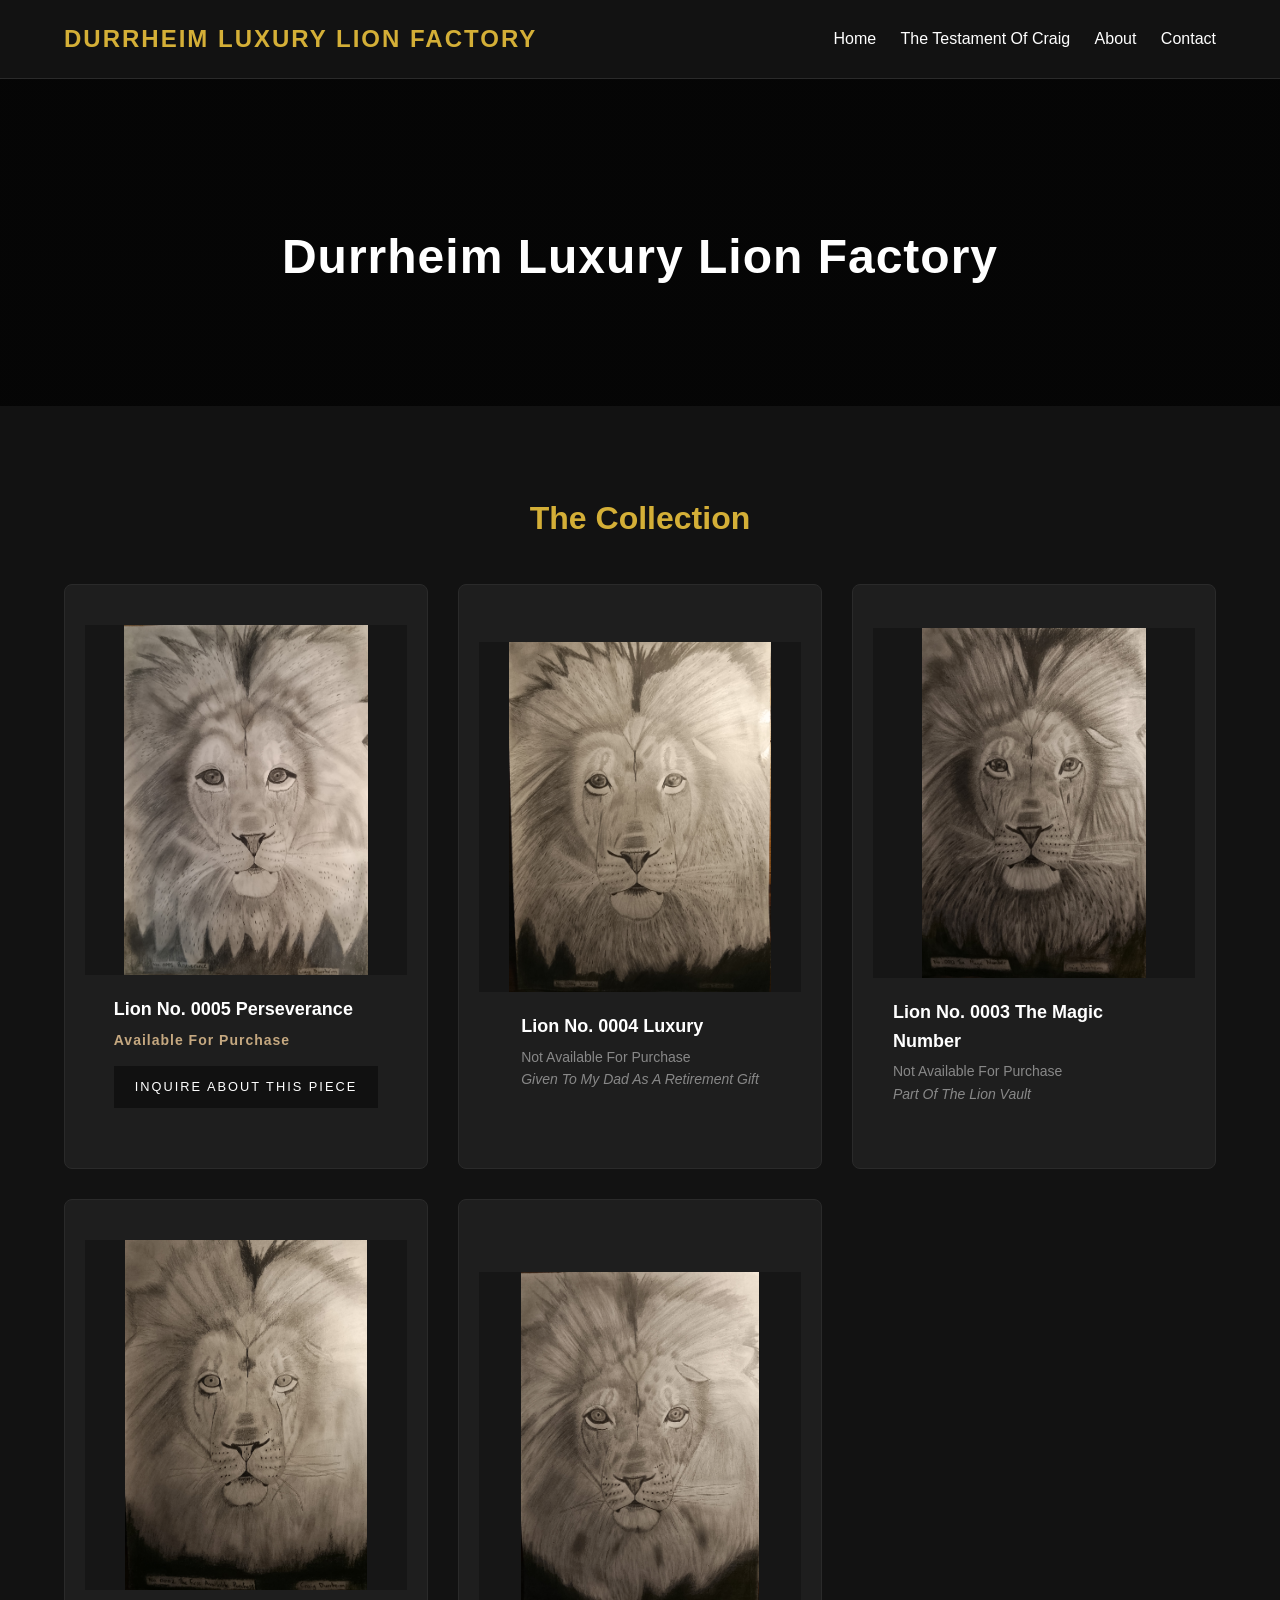
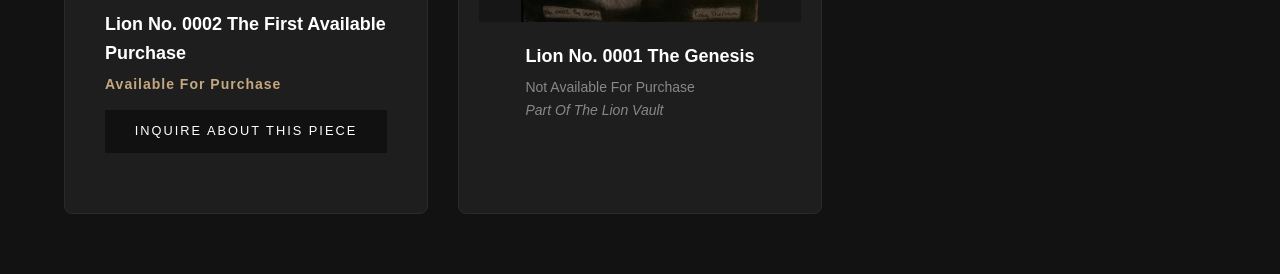
==== index.html @ e8bbaf34 "Update index.html" ====
<!DOCTYPE html>
<html lang="en">
<head>
   <!-- Google tag (gtag.js) -->
<script async src="https://www.googletagmanager.com/gtag/js?id=G-BLMDREM5E2"></script>
<script>
  window.dataLayer = window.dataLayer || [];
  function gtag(){dataLayer.push(arguments);}
  gtag('js', new Date());

  gtag('config', 'G-BLMDREM5E2');
</script>
    <meta charset="UTF-8">
    <meta name="viewport" content="width=device-width, initial-scale=1.0">
    <title>Durrheim Luxury Lion Factory</title>
    <link rel="stylesheet" href="style.css">
   <meta name="keywords" content="lion drawing, sketch, wildlife art, pencil sketch, lion illustration, south africa, factory, luxury, luxury art">
   <meta name="description" content="30 year art project to draw 2000 of the same lion drawing.">
</head>
<body>

        <header>
        <div class="logo">DURRHEIM LUXURY LION FACTORY</div>
        <nav>
            <a href="index.html">Home</a>
            <a href="the-testament-of-craig.html">The Testament Of Craig</a>
            <a href="about.html">About</a>
            <a href="contact.html">Contact</a>
        </nav>
    </header>

    <section class="hero">
        <h1>Durrheim Luxury Lion Factory</h1>
    </section>
   
    <!-- Updated Gallery Section with Click Events -->
    <section id="gallery" class="gallery">
        <h2>The Collection</h2>
        <div class="grid">

    <!-- Lion 5 -->
<div class="card" onclick="openLightbox('images/lion_5.jpg', 'Lion No. 0005 Perseverance')">
    <img src="images/lion_5.jpg" alt="Luxury Lion Artwork 5" class="gallery-img">
    <div class="card-content">
        <h3>Lion No. 0005 Perseverance</h3>
        <p class="status-text target-available">Available For Purchase</p> 
        <a href="contact.html?artwork=Lion No. 0005 Perseverance" class="luxury-inquiry-btn" onclick="event.stopPropagation();">Inquire About This Piece</a>
    </div>
</div>        

<!-- Lion 4 -->
<div class="card" onclick="openLightbox('images/lion_4.jpg', 'Lion No. 0004 Luxury')">
    <img src="images/lion_4.jpg" alt="Luxury Lion Artwork 3" class="gallery-img">
    <div class="card-content">
        <h3>Lion No. 0004 Luxury</h3>
        <p class="status-text target-unavailable">Not Available For Purchase</p> 
        <p class="status-text note-text">Given To My Dad As A Retirement Gift</p>
    </div>
</div>
   
<!-- Lion 3 -->
<div class="card" onclick="openLightbox('images/lion_3.jpg', 'Lion No. 0003 The Magic Number')">
    <img src="images/lion_3.jpg" alt="Luxury Lion Artwork 3" class="gallery-img">
    <div class="card-content">
        <h3>Lion No. 0003 The Magic Number</h3>
        <p class="status-text target-unavailable">Not Available For Purchase</p> 
        <p class="status-text note-text">Part Of The Lion Vault</p> 
    </div>
</div>

<!-- Lion 2 -->
<div class="card" onclick="openLightbox('images/lion_2.jpg', 'Lion No. 0002 The First Available Purchase')">
    <img src="images/lion_2.jpg" alt="Luxury Lion Artwork 2" class="gallery-img">
    <div class="card-content">
        <h3>Lion No. 0002 The First Available Purchase</h3>
        <p class="status-text target-available">Available For Purchase</p> 
        <a href="contact.html?artwork=Lion No. 0002 The First Available Purchase" class="luxury-inquiry-btn" onclick="event.stopPropagation();">Inquire About This Piece</a>
    </div>
</div>
   
<!-- Lion 1 -->
<div class="card" onclick="openLightbox('images/lion_1.jpg', 'Lion No. 0001 The Genesis')">
    <img src="images/lion_1.jpg" alt="Luxury Lion Artwork 1" class="gallery-img">
    <div class="card-content">
        <h3>Lion No. 0001 The Genesis</h3>
        <p class="status-text target-unavailable">Not Available For Purchase</p> 
        <p class="status-text note-text">Part Of The Lion Vault</p> 
    </div>
</div>

       </div>
    </section>

    <!-- Full-Screen Lightbox Modal (Place right above </body>) -->
    <div id="lightbox" class="lightbox" onclick="closeLightbox()">
        <span class="close-btn">&times;</span>
        <img id="lightbox-img" class="lightbox-content" src="" alt="">
        <div id="lightbox-caption"></div>
    </div>

 
    <!-- JavaScript for Dynamic Lightbox Logic -->
    <script>
        function openLightbox(imagePath, titleText) {
            // Find the elements on the page
            const lightbox = document.getElementById('lightbox');
            const lightboxImg = document.getElementById('lightbox-img');
            const caption = document.getElementById('lightbox-caption');
            
            // Swap out the old content for the current selection
            lightboxImg.src = imagePath;
            lightboxImg.alt = titleText;
            caption.innerText = titleText;
            
            // Smoothly reveal the overlay
            lightbox.classList.add('active');
        }

        function closeLightbox() {
            // Hide the overlay
            document.getElementById('lightbox').classList.remove('active');
        }
    </script>

    </body>
    </html>
---- style.css ----
:root {
    --bg-color: #121212;
    --text-color: #ffffff;
    --accent-color: #d4af37; /* Luxury Gold */
    --card-bg: #1e1e1e;
}

body {
    margin: 0;
    font-family: 'Segoe UI', Tahoma, Geneva, Verdana, sans-serif;
    background-color: var(--bg-color);
    color: var(--text-color);
    line-height: 1.6;
}

header {
    display: flex;
    justify-content: space-between;
    align-items: center;
    padding: 20px 5%;
    border-bottom: 1px solid #2a2a2a;
}

header .logo {
    font-size: 24px;
    font-weight: bold;
    letter-spacing: 2px;
    color: var(--accent-color);
}

nav a {
    color: var(--text-color);
    text-decoration: none;
    margin-left: 20px;
    transition: color 0.3s;
}

nav a:hover {
    color: var(--accent-color);
}

.hero {
    text-align: center;
    padding: 100px 20px;
    background: linear-gradient(rgba(0,0,0,0.7), rgba(0,0,0,0.7)), url('hero-bg.jpg') center/cover;
}

.hero h1 {
    font-size: 48px;
    margin-bottom: 10px;
    letter-spacing: 1px;
}

.hero p {
    font-size: 18px;
    color: #888;
    margin-bottom: 30px;
}

.btn {
    display: inline-block;
    padding: 12px 30px;
    background-color: var(--accent-color);
    color: #000;
    text-decoration: none;
    font-weight: bold;
    border-radius: 4px;
    transition: transform 0.2s;
}

.btn:hover {
    transform: scale(1.05);
}

.gallery {
    padding: 60px 5%;
    text-align: center;
}

.gallery h2 {
    font-size: 32px;
    margin-bottom: 40px;
    color: var(--accent-color);
}

.grid {
    display: grid;
    grid-template-columns: repeat(auto-fit, minmax(280px, 1fr));
    gap: 30px;
}

.card {
    background-color: var(--card-bg);
    padding: 40px 20px;
    border-radius: 8px;
    border: 1px solid #2a2a2a;
    min-height: 200px;
    display: flex;
    align-items: center;
    justify-content: center;
}

footer {
    text-align: center;
    padding: 40px 20px;
    color: #555;
    border-top: 1px solid #2a2a2a;
}


.card {
    background-color: var(--card-bg);
    border-radius: 8px;
    border: 1px solid #2a2a2a;
    overflow: hidden; /* Keeps the image corners rounded */
    display: flex;
    flex-direction: column;
}

.gallery-img {
    width: 100%;
    height: 350px; /* Increased height to give the full subject room */
    object-fit: contain; /* Prevents cropping by fitting the entire image inside the frame */
    background-color: #161616; /* Adds a dark backing for portrait/varying image aspect ratios */
    transition: transform 0.5s ease;
}


.card:hover .gallery-img {
    transform: scale(1.05); /* Subtle zoom effect on hover */
}

.card-content {
    padding: 20px;
    text-align: left;
}

.card-content h3 {
    margin: 0 0 5px 0;
    font-size: 18px;
    color: var(--text-color);
}

.card-content p {
    margin: 0;
    font-size: 14px;
    color: #888;
}

/* Card Pointer Cursor */
.card {
    cursor: pointer;
}

/* Lightbox Background Overlay */
.lightbox {
    position: fixed;
    z-index: 1000;
    top: 0;
    left: 0;
    width: 100%;
    height: 100%;
    background-color: rgba(10, 10, 10, 0.95); /* Deep dark luxury fallback overlay */
    display: flex;
    flex-direction: column;
    align-items: center;
    justify-content: center;
    opacity: 0;
    pointer-events: none;
    transition: opacity 0.4s ease;
}

/* Show Lightbox when Active */
.lightbox.active {
    opacity: 1;
    pointer-events: auto;
}

/* Full Screen Image Constraints */
.lightbox-content {
    max-width: 90%;
    max-height: 80vh;
    object-fit: contain;
    box-shadow: 0 0 30px rgba(0, 0, 0, 0.8);
    border: 1px solid #2a2a2a;
}

/* Caption Text */
#lightbox-caption {
    margin-top: 20px;
    font-size: 20px;
    letter-spacing: 1px;
    color: var(--accent-color);
    font-weight: 500;
}

/* Elegant Close Button */
.close-btn {
    position: absolute;
    top: 30px;
    right: 40px;
    color: #fff;
    font-size: 50px;
    font-weight: 200;
    cursor: pointer;
    transition: color 0.3s;
}

.close-btn:hover {
    color: var(--accent-color);
}

/* Standalone About Page Formatting */
.about-page-main {
    padding: 100px 5%;
    min-height: 70vh; /* Keeps the footer pushed down neatly */
    display: flex;
    align-items: center;
}

.active-nav {
    color: var(--accent-color) !important;
    font-weight: bold;
}

.logs-menu-section {
    max-width: 900px;
    margin: 60px auto;
    padding: 0 5%;
}

.logs-menu-section h1 {
    color: var(--text-color);
    font-size: 32px;
    margin-bottom: 10px;
    text-transform: uppercase;
    letter-spacing: 1px;
}

.logs-menu-section p {
    color: #888888;
    font-size: 16px;
    margin-bottom: 40px;
}

/* Central Row Layout */
.logs-list {
    display: flex;
    flex-direction: column;
    gap: 20px;
}

.log-menu-item {
    display: flex;
    align-items: center;
    justify-content: space-between;
    background-color: var(--card-bg);
    border: 1px solid #2a2a2a;
    border-radius: 8px;
    padding: 25px 30px;
    text-decoration: none;
    color: var(--text-color);
    transition: border-color 0.3s, transform 0.3s, background-color 0.3s;
}

.log-menu-item:hover {
    border-color: var(--accent-color);
    background-color: #242424;
    transform: translateX(5px);
}

.log-item-left {
    display: flex;
    flex-direction: column;
    gap: 5px;
}

.log-number {
    font-family: 'Segoe UI', Tahoma, Geneva, Verdana, sans-serif;
    font-size: 12px;
    font-weight: bold;
    color: var(--accent-color);
    letter-spacing: 1.5px;
}

.log-name {
    font-size: 20px;
    font-weight: bold;
}

.log-item-right {
    font-size: 14px;
    font-weight: bold;
    color: #888888;
    border: 1px solid #2a2a2a;
    border-radius: 4px;
    padding: 8px 16px;
    text-transform: uppercase;
    letter-spacing: 1px;
    transition: color 0.3s, border-color 0.3s;
}

.log-menu-item:hover .log-item-right {
    color: var(--text-color);
    border-color: var(--accent-color);
}


/* --- 2. INDIVIDUAL LOG ENTRY PAGES (lion-1-logs.html, etc.) --- */

.log-container {
    max-width: 800px;
    margin: 60px auto;
    padding: 0 5%;
}

.log-header-nav {
    margin-bottom: 20px;
}

.back-to-index {
    color: #888888;
    text-decoration: none;
    font-size: 14px;
    font-weight: 500;
    transition: color 0.3s;
}

.back-to-index:hover {
    color: var(--accent-color);
}

.log-heading {
    color: var(--accent-color);
    border-bottom: 1px dashed #2a2a2a;
    padding-bottom: 15px;
    margin-bottom: 50px;
    font-size: 32px;
    text-transform: uppercase;
    letter-spacing: 1px;
}

/* Timeline Layout */
.timeline {
    border-left: 2px solid #2a2a2a;
    padding-left: 30px;
}

.log-entry {
    margin-bottom: 50px;
    position: relative;
}

/* Gold Node Dot for Timeline Anchors */
.log-entry::before {
    content: '';
    position: absolute;
    left: -37px;
    top: 6px;
    width: 12px;
    height: 12px;
    border-radius: 50%;
    background-color: var(--accent-color);
    border: 2px solid var(--bg-color);
}

.log-meta {
    font-size: 12px;
    font-weight: 600;
    color: #888888;
    margin-bottom: 8px;
    letter-spacing: 1.5px;
}

.log-title {
    color: var(--text-color);
    margin: 0 0 12px 0;
    font-size: 22px;
    letter-spacing: 0.5px;
}

.log-text {
    color: #cccccc;
    line-height: 1.7;
    margin: 0;
    font-size: 16px;
}

/* Container Box */
.form-container {
  max-width: 480px;
  margin: 40px auto;
  padding: 32px;
  background-color: #121212; /* Dark card background */
  border: 1px solid #2a2a2a; /* Subtle border ring */
  border-radius: 12px;
  box-shadow: 0 10px 30px rgba(0, 0, 0, 0.5);
  font-family: -apple-system, BlinkMacSystemFont, "Segoe UI", Roboto, sans-serif;
}

/* Form Grouping */
.dark-form .form-group {
  margin-bottom: 20px;
  display: flex;
  flex-direction: column;
}

/* Labels */
.dark-form label {
  color: #a0a0a0;
  font-size: 0.875rem;
  font-weight: 500;
  margin-bottom: 8px;
  letter-spacing: 0.02em;
}

/* Inputs & Textarea */
.dark-form input[type="text"],
.dark-form input[type="email"],
.dark-form textarea {
  width: 100%;
  padding: 12px 16px;
  background-color: #1e1e1e; /* Darker input background */
  border: 1px solid #333333;
  border-radius: 8px;
  color: #ffffff;
  font-size: 1rem;
  outline: none;
  box-sizing: border-box;
  transition: border-color 0.2s ease, box-shadow 0.2s ease;
}

.dark-form input::placeholder,
.dark-form textarea::placeholder {
  color: #555555;
}

/* Focus State (Glowing active ring) */
.dark-form input:focus,
.dark-form textarea:focus {
  border-color: #6366f1; /* Accent blue/indigo */
  box-shadow: 0 0 0 3px rgba(99, 102, 241, 0.25);
}

/* Textarea resizing */
.dark-form textarea {
  resize: vertical;
  min-height: 100px;
}

/* Submit Button */
.dark-form .submit-btn {
  width: 100%;
  padding: 12px 20px;
  background-color: #6366f1; /* Primary action color */
  color: #ffffff;
  font-size: 1rem;
  font-weight: 600;
  border: none;
  border-radius: 8px;
  cursor: pointer;
  transition: background-color 0.2s ease, transform 0.1s ease;
}

/* Button Hover & Active States */
.dark-form .submit-btn:hover {
  background-color: #4f46e5;
}

.dark-form .submit-btn:active {
  transform: scale(0.98);
}

/* Styling for the new premium button */
.luxury-inquiry-btn {
    display: block;
    margin-top: 15px;
    padding: 10px 20px;
    background-color: #111111; /* Clean upscale dark theme */
    color: #ffffff !important;
    text-decoration: none !important;
    font-size: 0.8rem;
    font-weight: 500;
    letter-spacing: 2px;
    text-transform: uppercase;
    border: 1px solid #111111;
    text-align: center;
    transition: all 0.2s ease-in-out;
}

/* Elegant transition effect when hovering over the button */
.luxury-inquiry-btn:hover {
    background-color: transparent;
    color: #111111 !important;
}

/* Subtle luxury styling tweaks for status updates */
.target-available {
    color: #c5a880 !important; /* Gold accent color for available items */
    font-weight: bold;
    letter-spacing: 1px;
}

.target-unavailable {
    color: #888888 !important; /* Muted gray for unavailable vault items */
}

.note-text {
    font-style: italic;
    font-size: 0.85rem;
    color: gold;
}
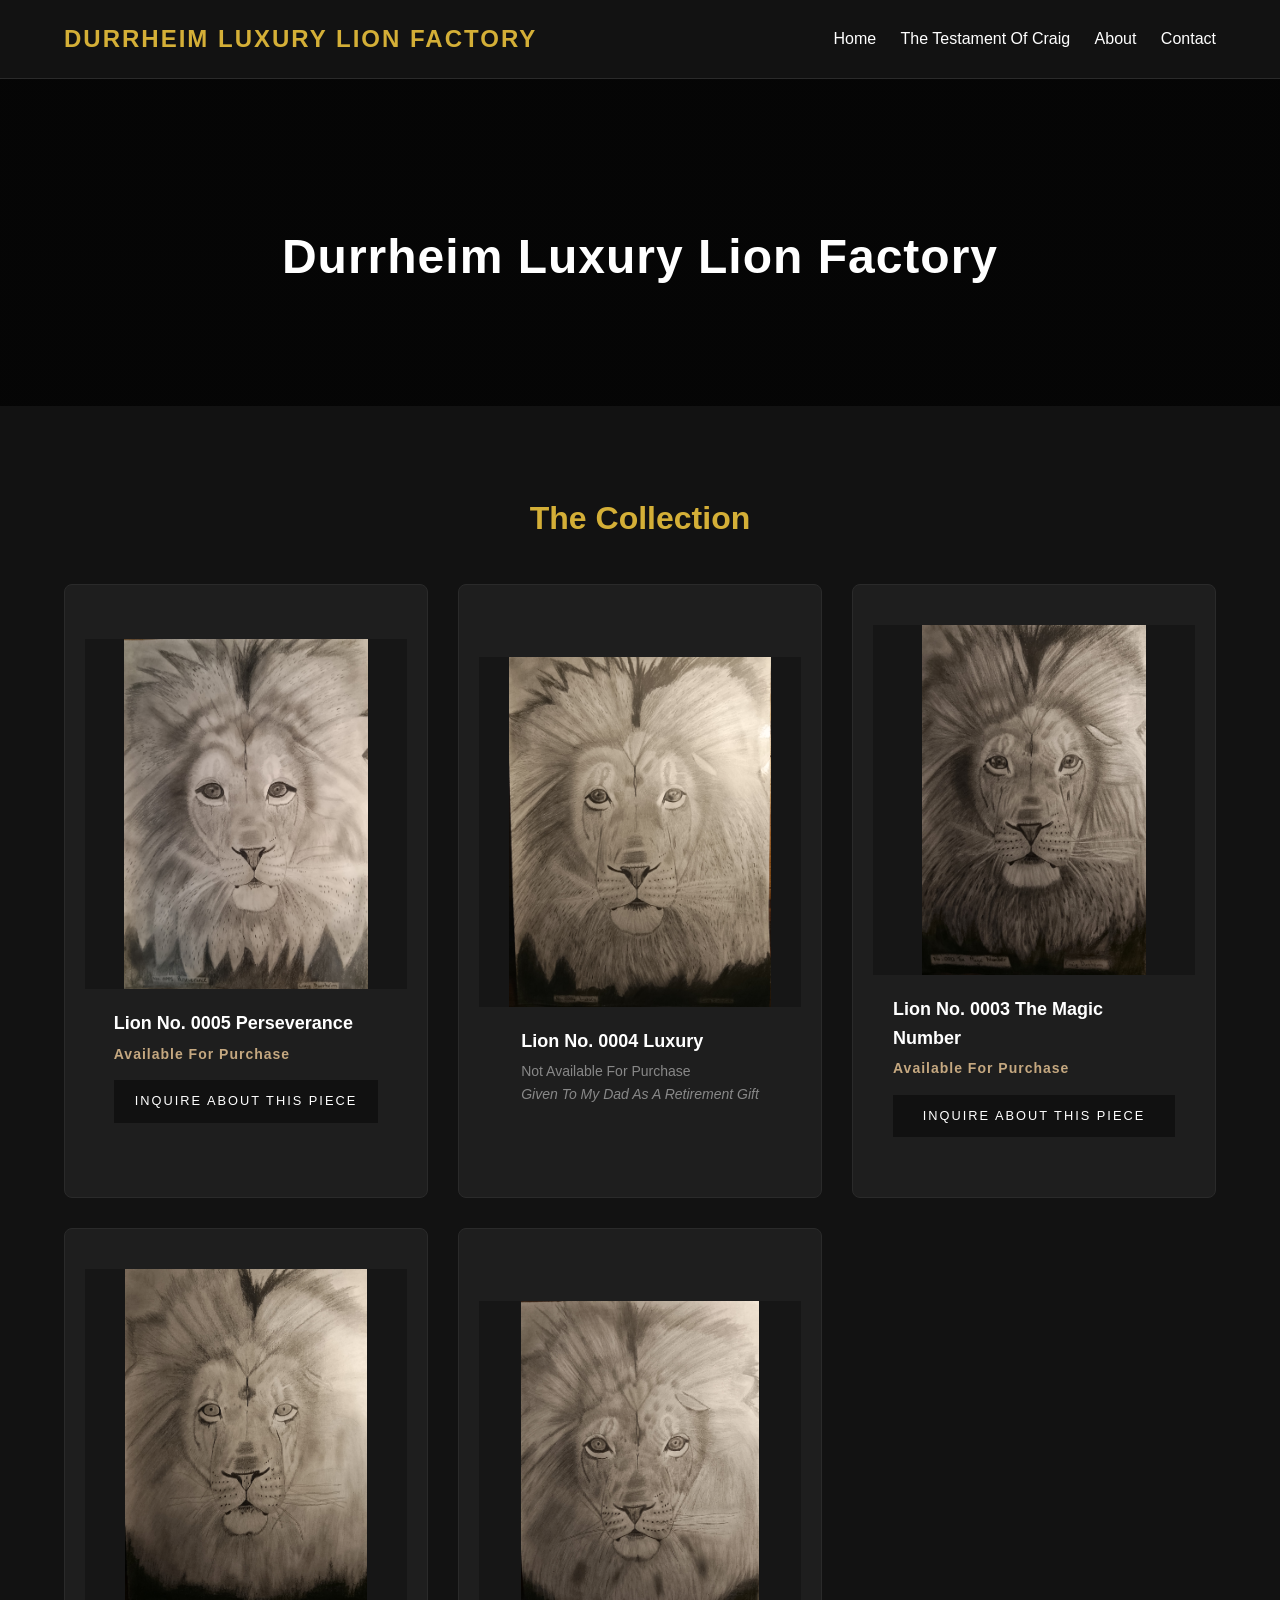
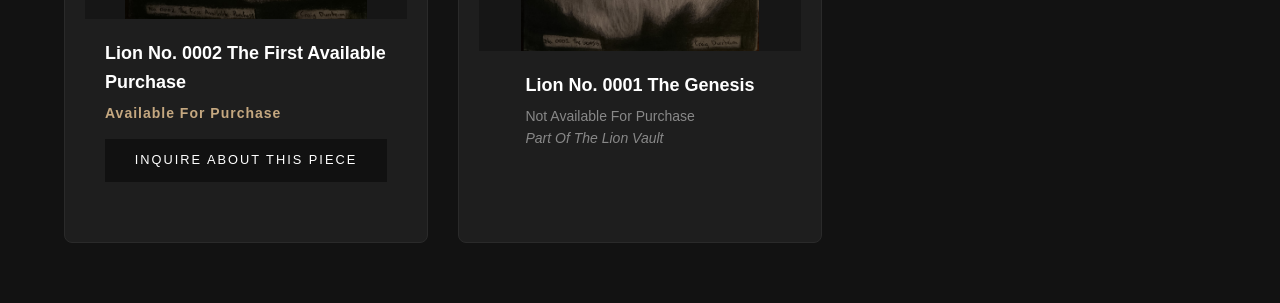
==== commit 46b62145: "Update index.html" ====
--- a/index.html
+++ b/index.html
@@ -57,16 +57,16 @@
         <p class="status-text note-text">Given To My Dad As A Retirement Gift</p>
     </div>
 </div>
-   
-<!-- Lion 3 -->
+
+     <!-- Lion 3 -->
 <div class="card" onclick="openLightbox('images/lion_3.jpg', 'Lion No. 0003 The Magic Number')">
     <img src="images/lion_3.jpg" alt="Luxury Lion Artwork 3" class="gallery-img">
     <div class="card-content">
         <h3>Lion No. 0003 The Magic Number</h3>
-        <p class="status-text target-unavailable">Not Available For Purchase</p> 
-        <p class="status-text note-text">Part Of The Lion Vault</p> 
+        <p class="status-text target-available">Available For Purchase</p> 
+        <a href="contact.html?artwork=Lion No. 0003 The Magic Number" class="luxury-inquiry-btn" onclick="event.stopPropagation();">Inquire About This Piece</a>
     </div>
-</div>
+</div>        
 
 <!-- Lion 2 -->
 <div class="card" onclick="openLightbox('images/lion_2.jpg', 'Lion No. 0002 The First Available Purchase')">
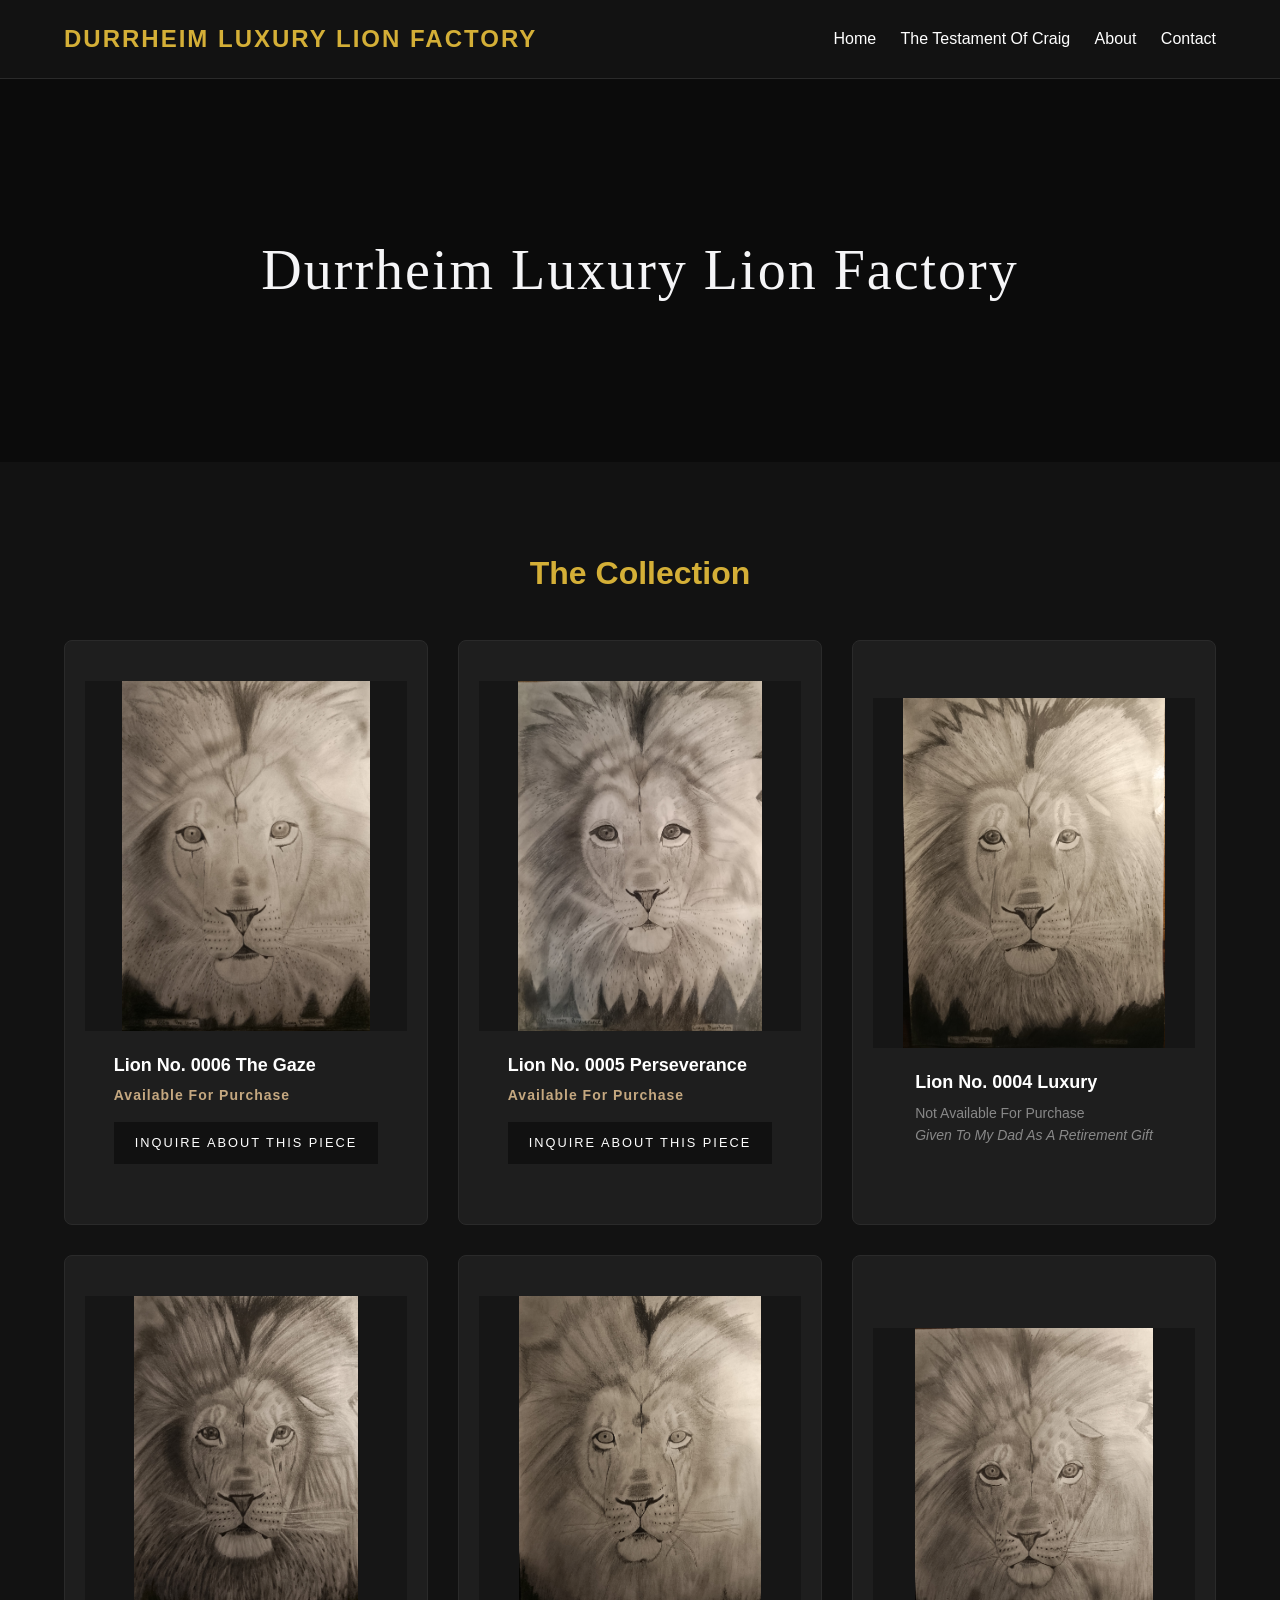
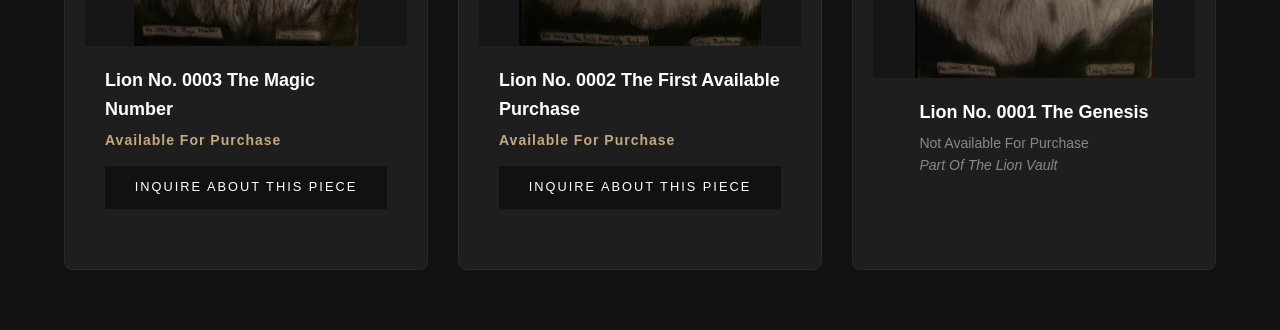
==== commit 1278c5c9: "Update index.html" ====
--- a/index.html
+++ b/index.html
@@ -14,6 +14,7 @@
     <meta name="viewport" content="width=device-width, initial-scale=1.0">
     <title>Durrheim Luxury Lion Factory</title>
     <link rel="stylesheet" href="style.css">
+   <link href="https://googleapis.com" rel="stylesheet">
    <meta name="keywords" content="lion drawing, sketch, wildlife art, pencil sketch, lion illustration, south africa, factory, luxury, luxury art">
    <meta name="description" content="30 year art project to draw 2000 of the same lion drawing.">
 </head>
@@ -37,6 +38,16 @@
     <section id="gallery" class="gallery">
         <h2>The Collection</h2>
         <div class="grid">
+
+          <!-- Lion 6 -->
+<div class="card" onclick="openLightbox('images/lion_6.jpg', 'Lion No. 0006 The Gaze')">
+    <img src="images/lion_6.jpg" alt="Luxury Lion Artwork 6" class="gallery-img">
+    <div class="card-content">
+        <h3>Lion No. 0006 The Gaze</h3>
+        <p class="status-text target-available">Available For Purchase</p> 
+        <a href="contact.html?artwork=Lion No. 0006 The Gaze" class="luxury-inquiry-btn" onclick="event.stopPropagation();">Inquire About This Piece</a>
+    </div>
+</div>          
 
     <!-- Lion 5 -->
 <div class="card" onclick="openLightbox('images/lion_5.jpg', 'Lion No. 0005 Perseverance')">
--- a/style.css
+++ b/style.css
@@ -40,15 +40,18 @@
 }
 
 .hero {
+    background-color: #0b0b0b; /* Deep luxury charcoal black background */
+    padding: 100px 20px;
     text-align: center;
-    padding: 100px 20px;
-    background: linear-gradient(rgba(0,0,0,0.7), rgba(0,0,0,0.7)), url('hero-bg.jpg') center/cover;
 }
 
 .hero h1 {
-    font-size: 48px;
-    margin-bottom: 10px;
-    letter-spacing: 1px;
+    font-family: 'Playfair Display', serif;
+    font-size: 3.5rem;          /* Makes the headline grand and imposing */
+    font-weight: 400;           /* Clean, thin weight looks more premium than heavy bold */
+    color: #f5f5f7;             /* Off-white color reduces harsh glare */
+    letter-spacing: 2px;        /* Adds breathing room between the letters */
+    text-transform: capitalize; 
 }
 
 .hero p {
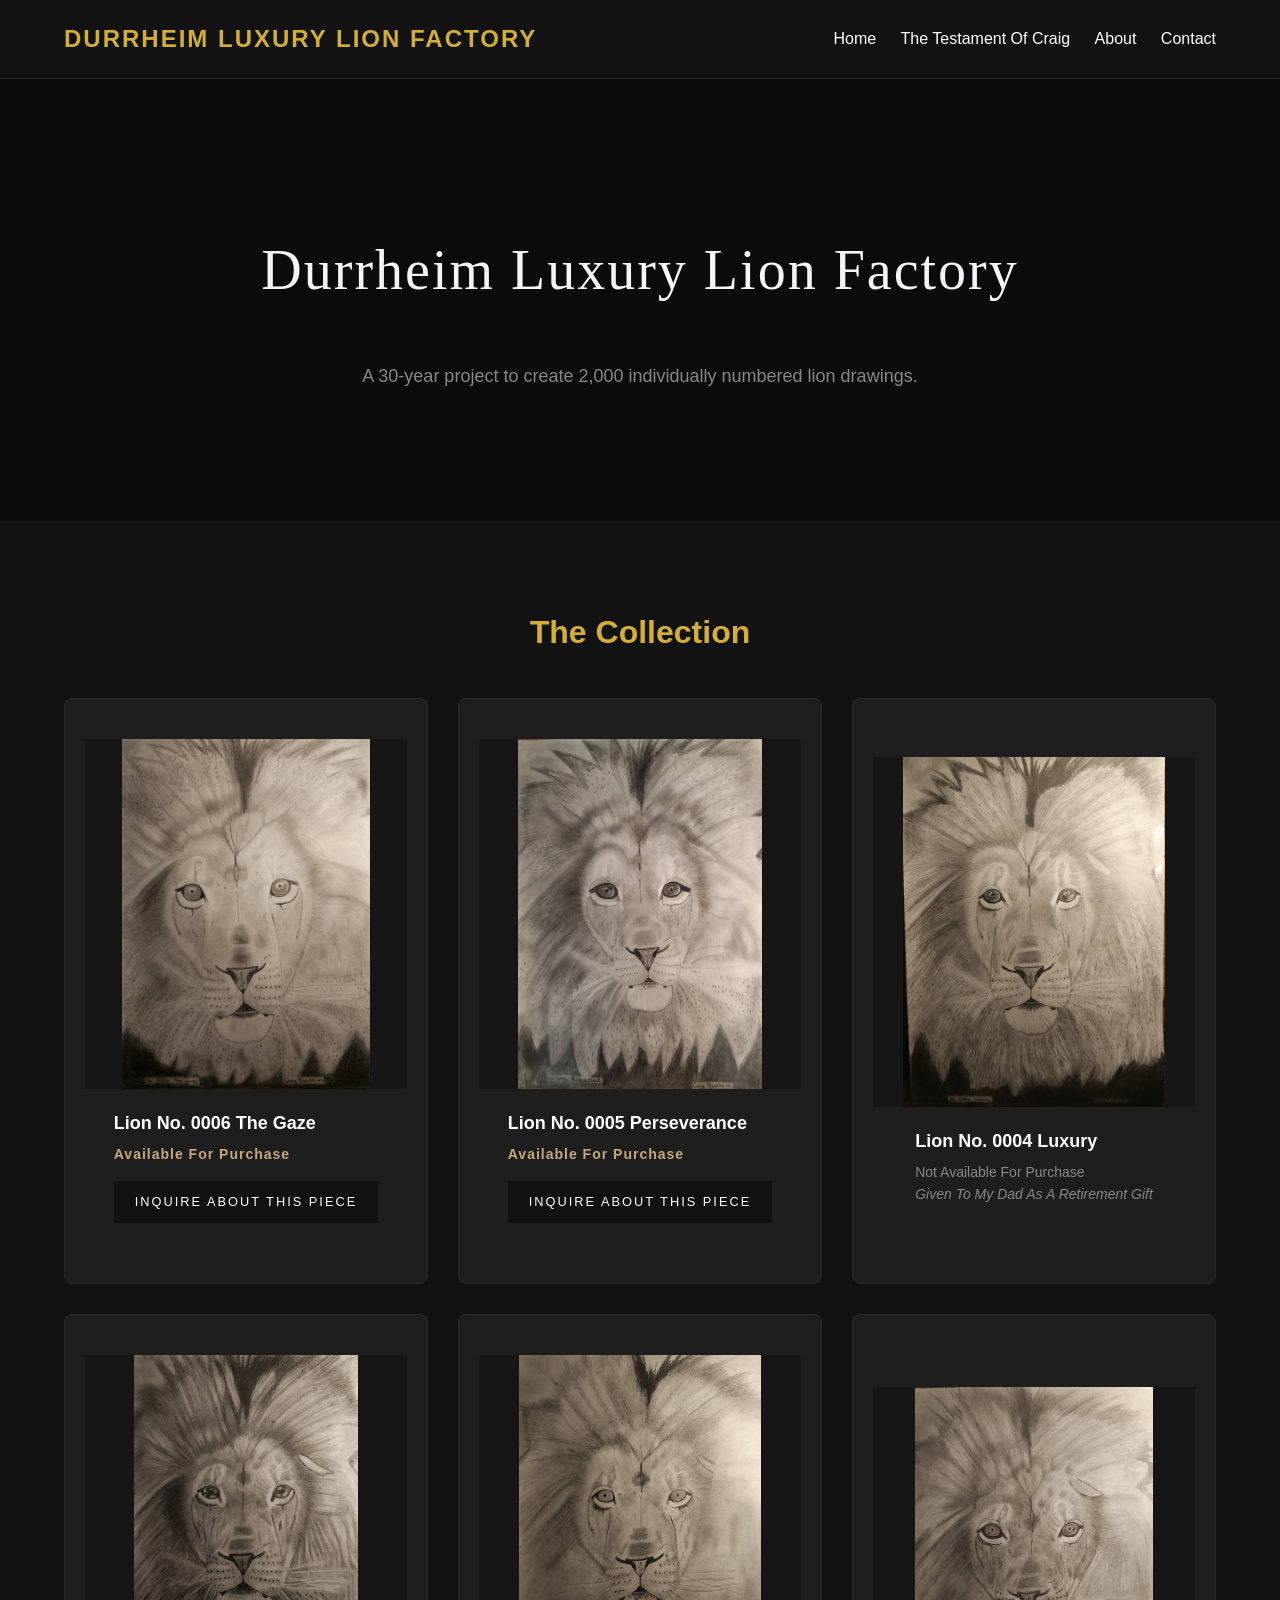
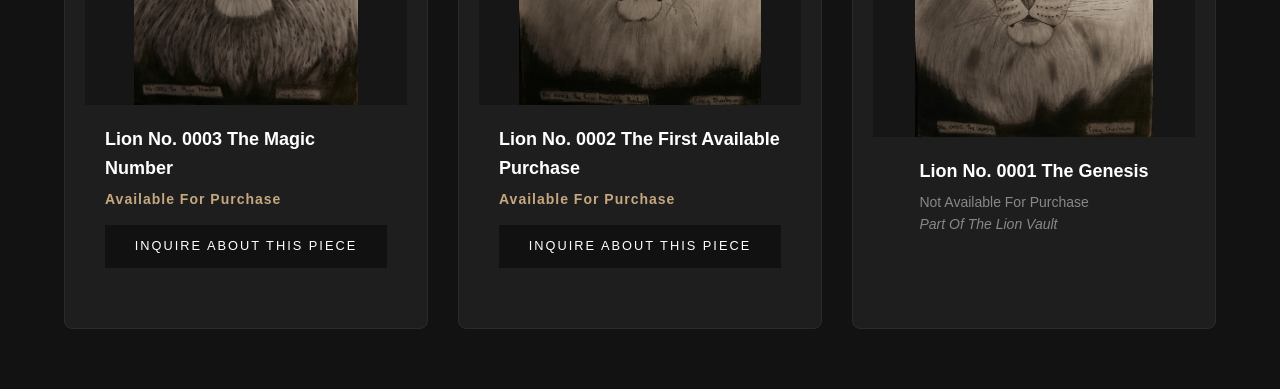
==== commit 50874154: "Update index.html" ====
--- a/index.html
+++ b/index.html
@@ -32,6 +32,9 @@
 
     <section class="hero">
         <h1>Durrheim Luxury Lion Factory</h1>
+        <p class="hero-subtitle">
+            A 30-year project to create 2,000 individually numbered lion drawings.
+        </p>
     </section>
    
     <!-- Updated Gallery Section with Click Events -->
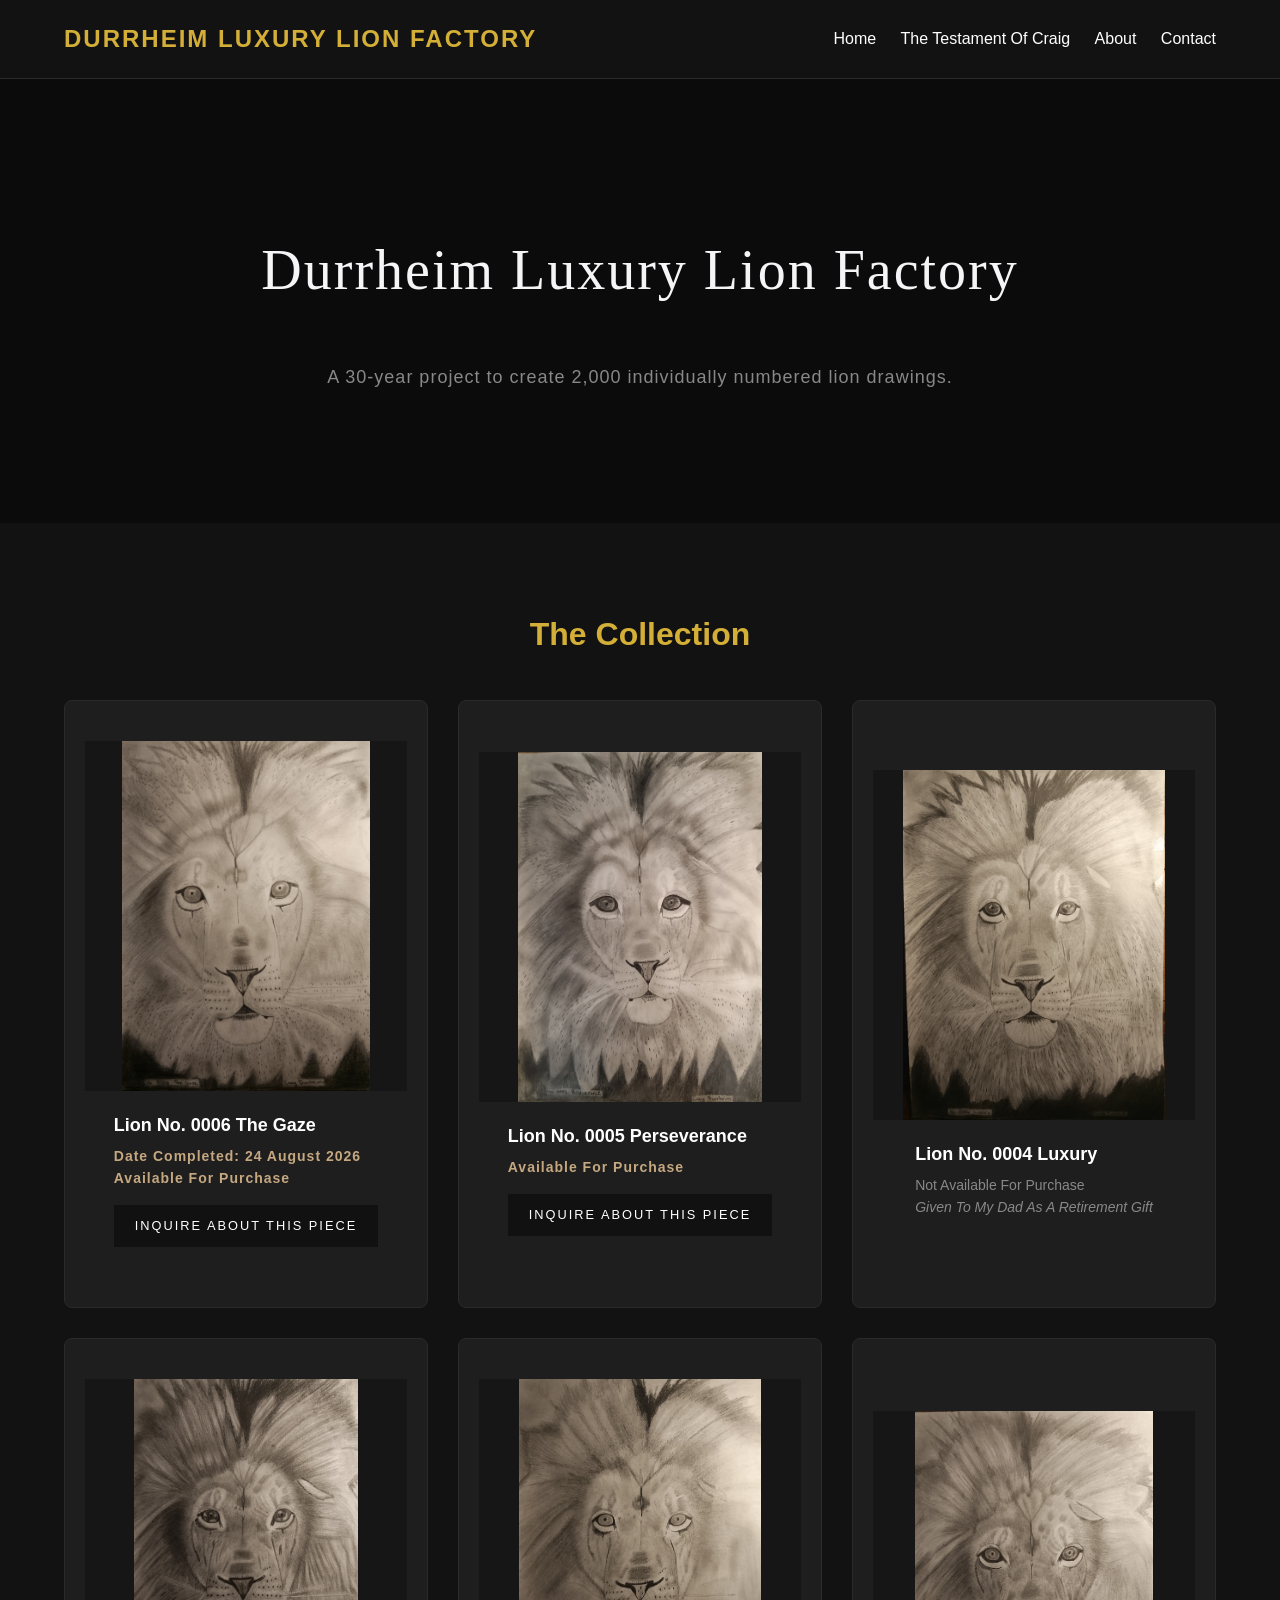
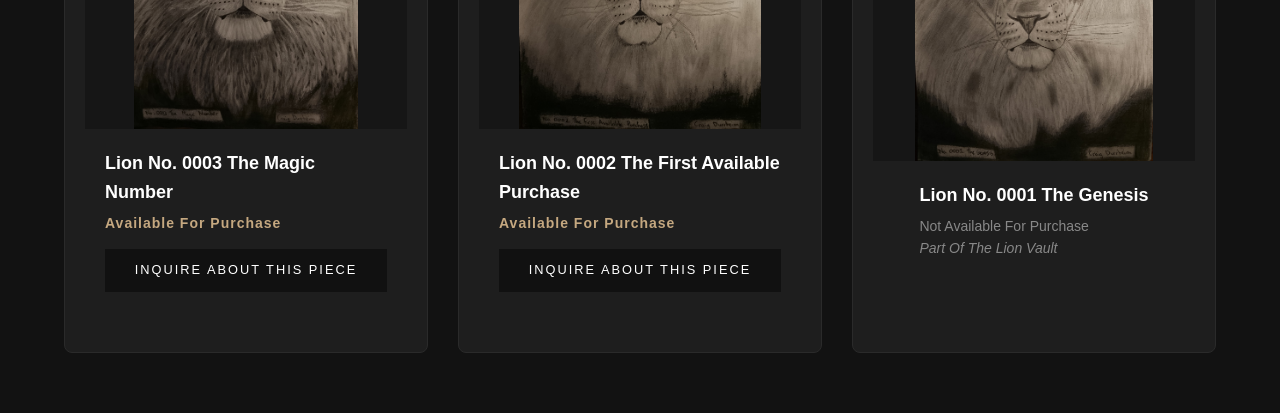
==== commit 3d2c2c3d: "Update index.html" ====
--- a/index.html
+++ b/index.html
@@ -47,6 +47,7 @@
     <img src="images/lion_6.jpg" alt="Luxury Lion Artwork 6" class="gallery-img">
     <div class="card-content">
         <h3>Lion No. 0006 The Gaze</h3>
+       <p class="status-text target-available">Date Completed: 24 August 2026</p> 
         <p class="status-text target-available">Available For Purchase</p> 
         <a href="contact.html?artwork=Lion No. 0006 The Gaze" class="luxury-inquiry-btn" onclick="event.stopPropagation();">Inquire About This Piece</a>
     </div>
--- a/style.css
+++ b/style.css
@@ -513,3 +513,17 @@
     font-size: 0.85rem;
     color: gold;
 }
+
+.hero-subtitle {
+    max-width: 700px;
+    margin: 20px auto 0;
+    padding: 0 20px;
+
+    font-size: 1.2rem;
+    font-weight: 300;
+    line-height: 1.7;
+    letter-spacing: 1px;
+
+    color: #d6c7a1;
+    text-align: center;
+}
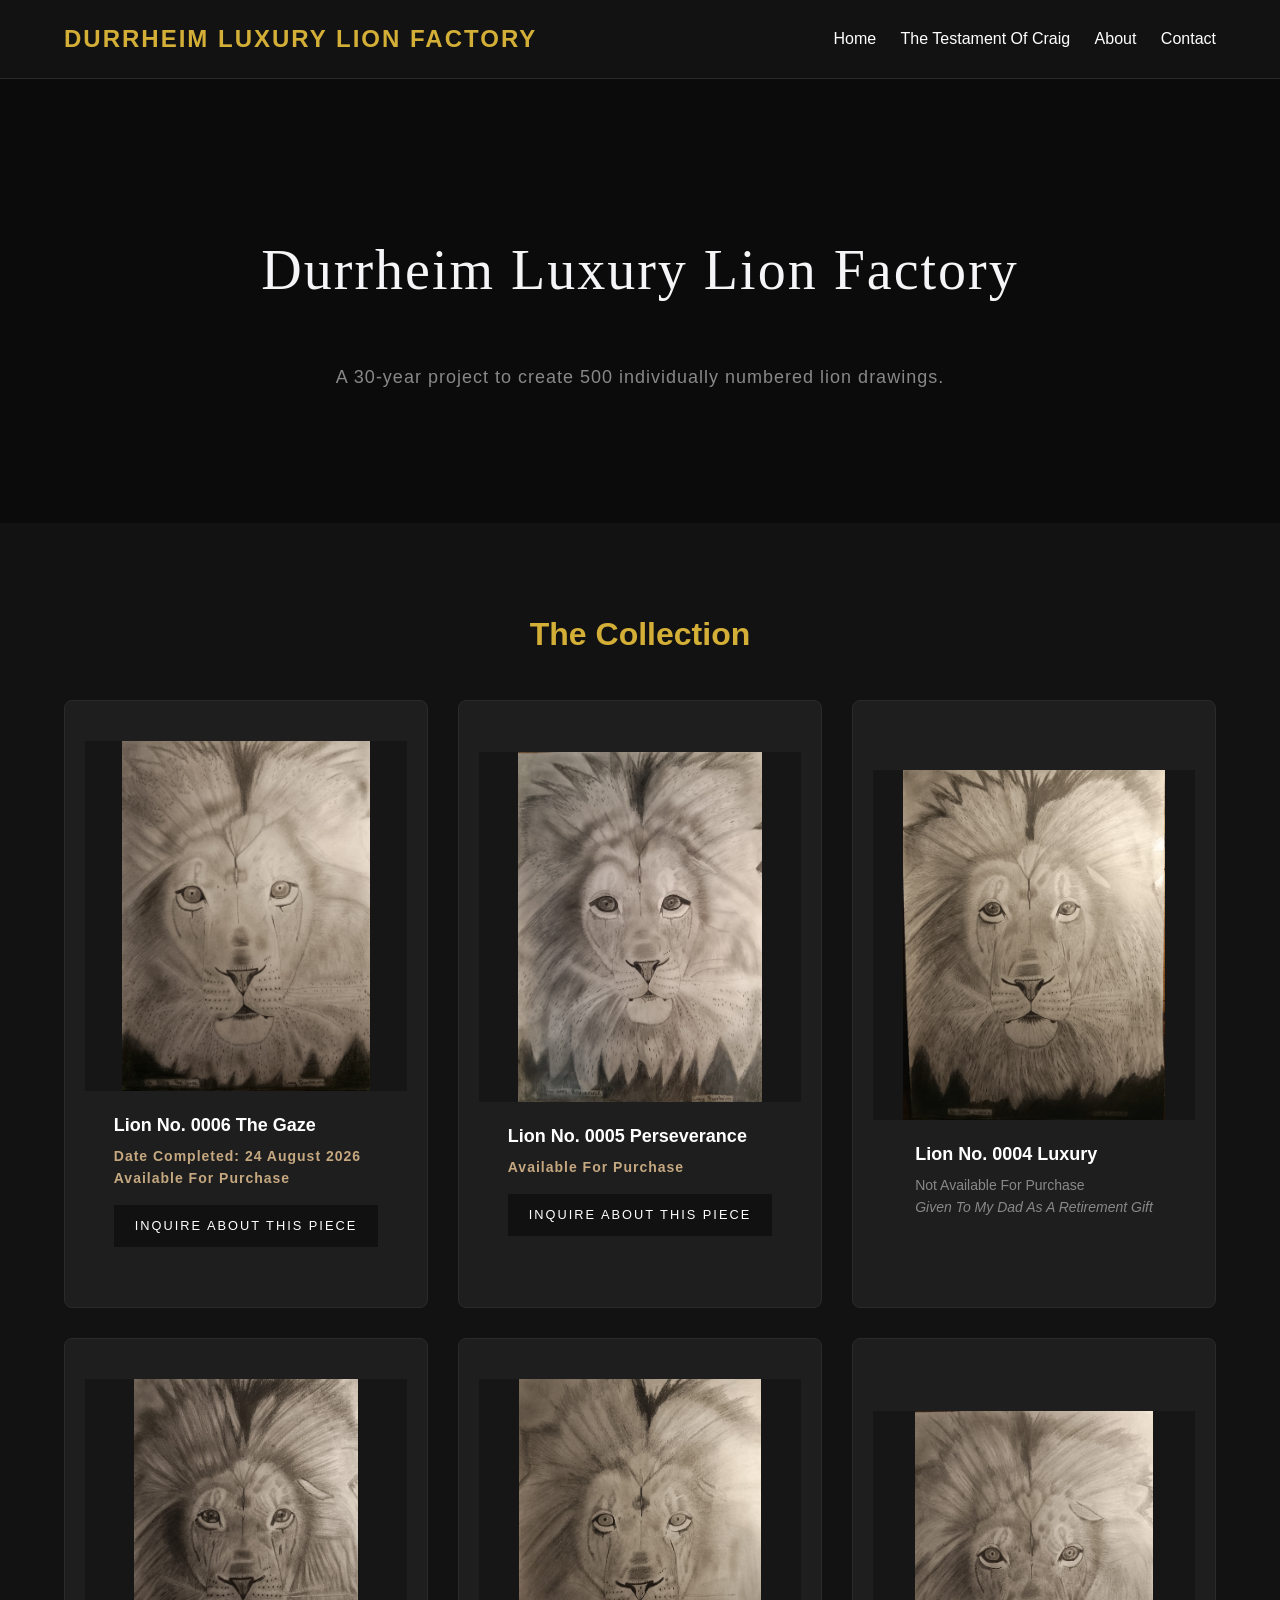
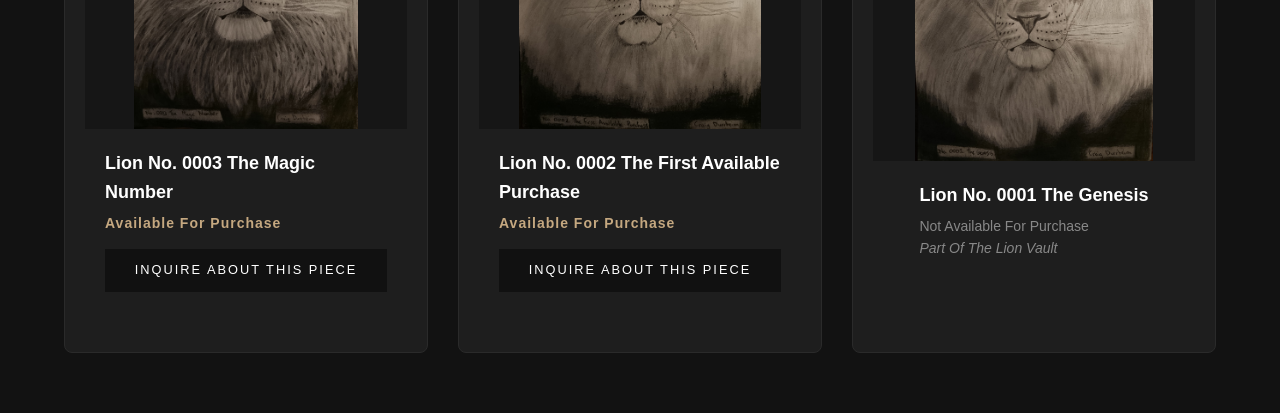
==== commit 3249c785: "Update index.html" ====
--- a/index.html
+++ b/index.html
@@ -16,7 +16,7 @@
     <link rel="stylesheet" href="style.css">
    <link href="https://googleapis.com" rel="stylesheet">
    <meta name="keywords" content="lion drawing, sketch, wildlife art, pencil sketch, lion illustration, south africa, factory, luxury, luxury art">
-   <meta name="description" content="30 year art project to draw 2000 of the same lion drawing.">
+   <meta name="description" content="30 year art project to draw 500 of the same lion drawing.">
 </head>
 <body>
 
@@ -33,7 +33,7 @@
     <section class="hero">
         <h1>Durrheim Luxury Lion Factory</h1>
         <p class="hero-subtitle">
-            A 30-year project to create 2,000 individually numbered lion drawings.
+            A 30-year project to create 500 individually numbered lion drawings.
         </p>
     </section>
    
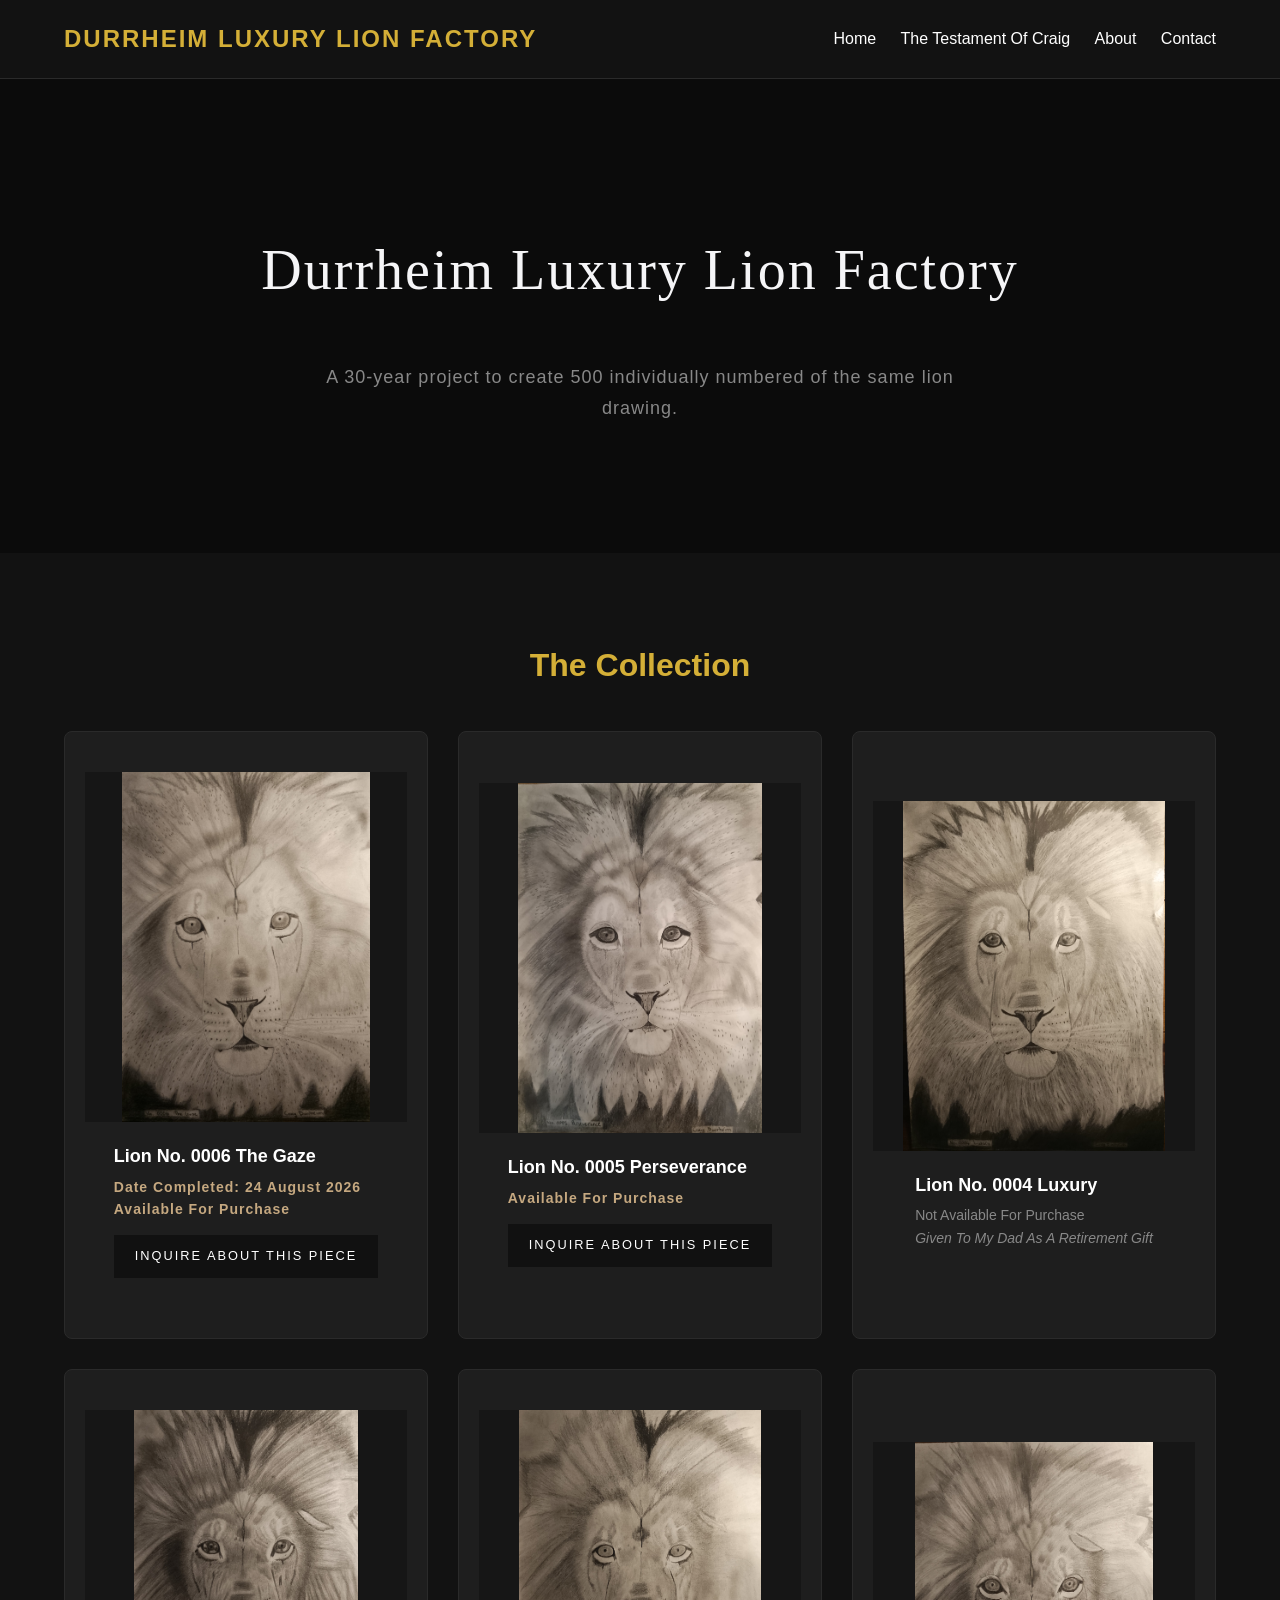
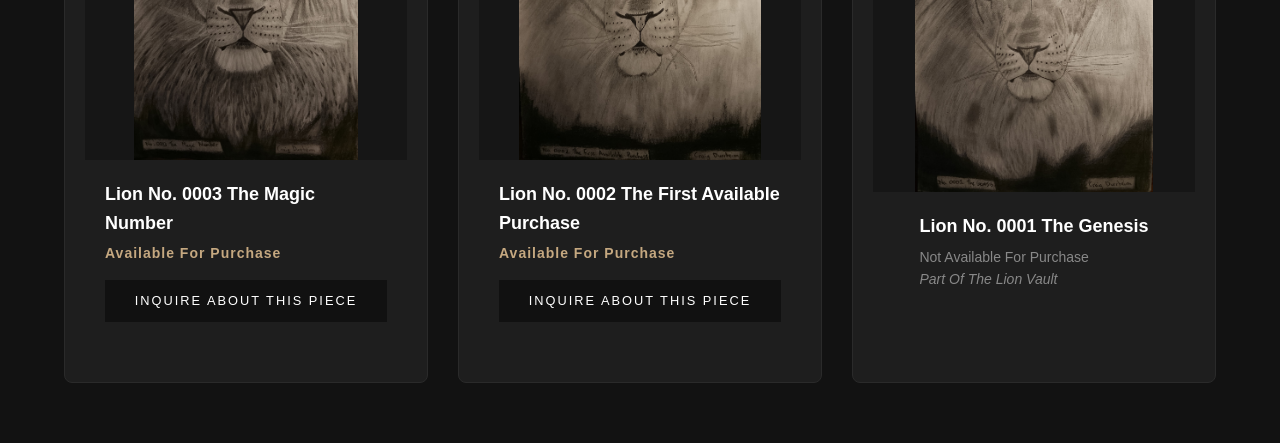
==== commit a7cb8fd6: "Update index.html" ====
--- a/index.html
+++ b/index.html
@@ -33,7 +33,7 @@
     <section class="hero">
         <h1>Durrheim Luxury Lion Factory</h1>
         <p class="hero-subtitle">
-            A 30-year project to create 500 individually numbered lion drawings.
+            A 30-year project to create 500 individually numbered of the same lion drawing.
         </p>
     </section>
    
